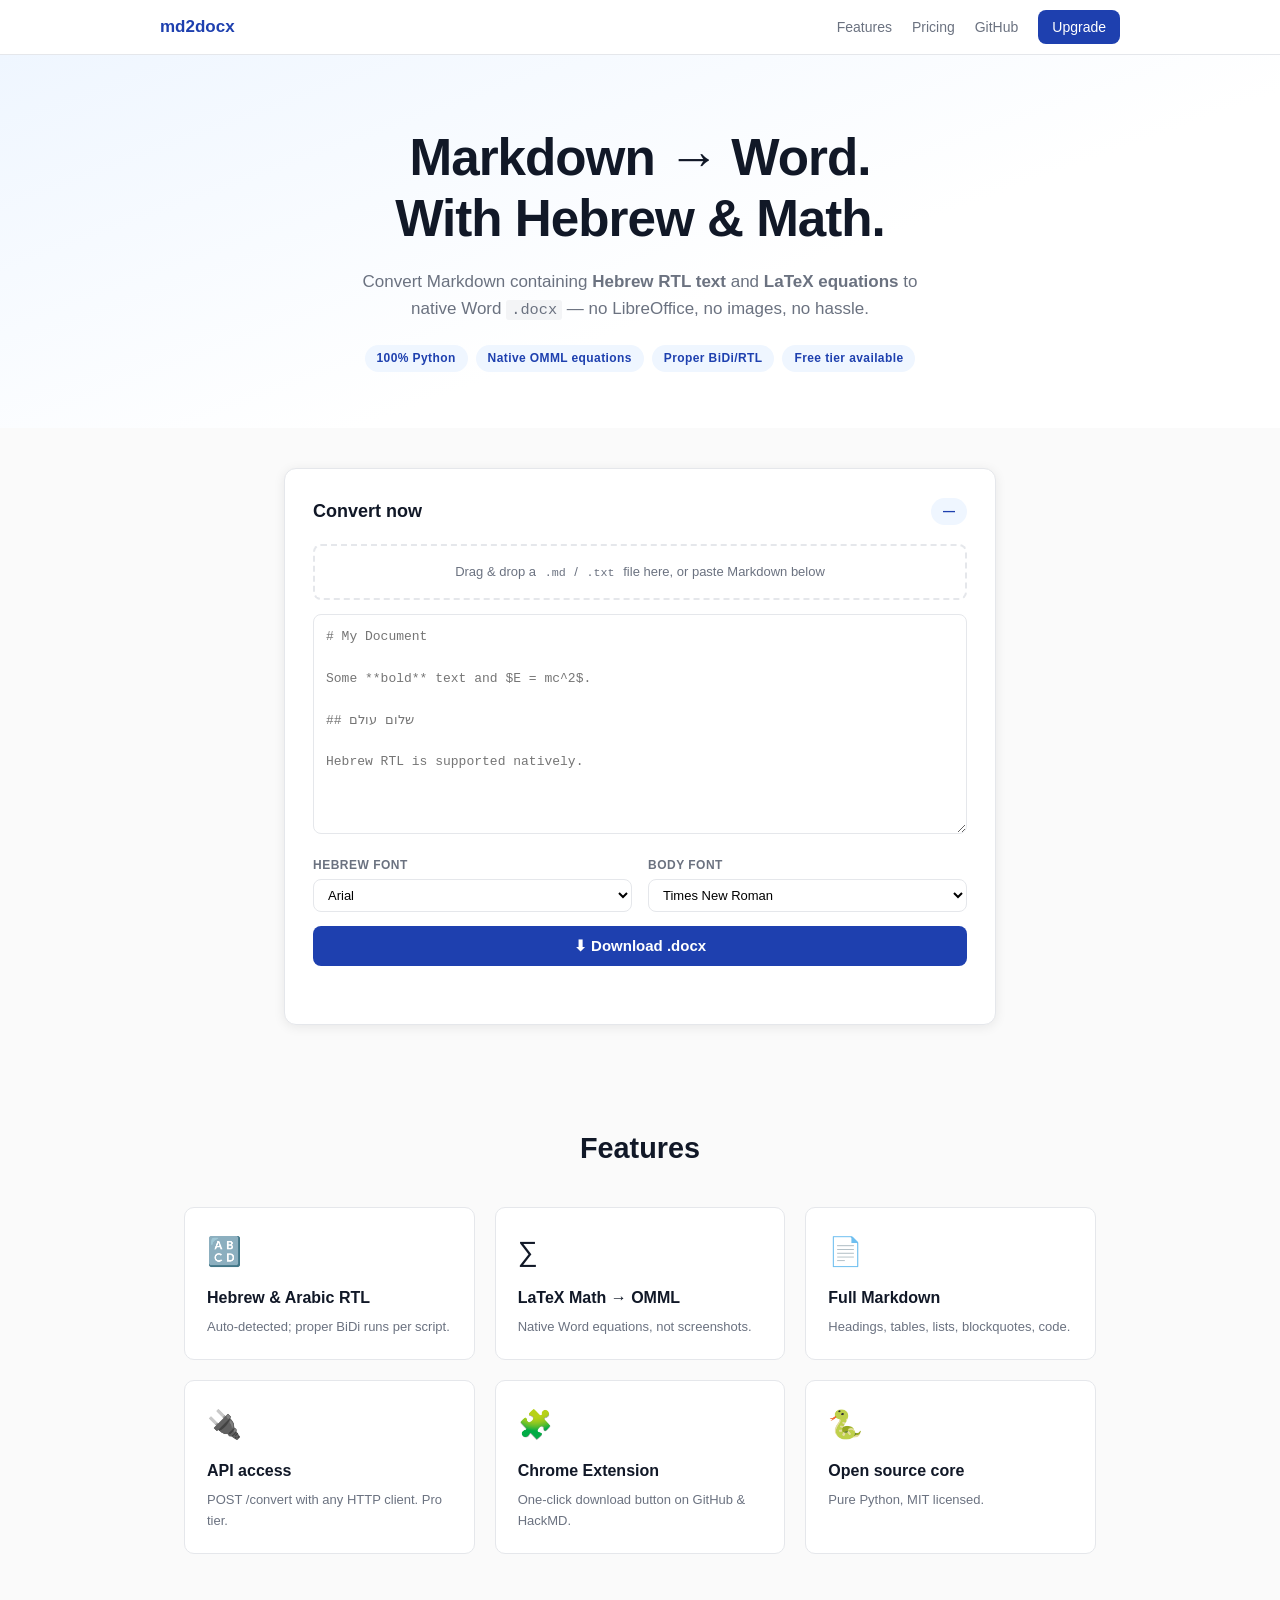
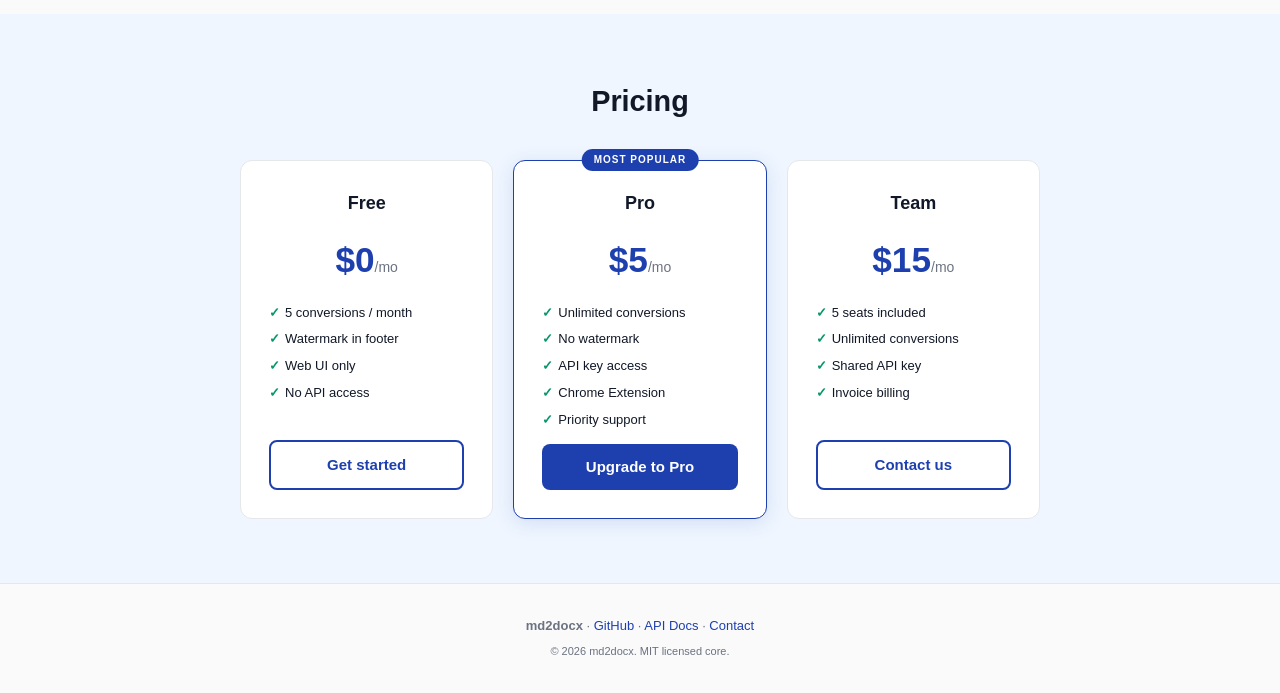
==== web/index.html @ 274e8eb8 "feat: full SaaS deployment scaffold (Phases 1–3) - md2docx.py: add convert_markdown() public API, fi" ====
<!DOCTYPE html>
<html lang="en">
<head>
  <meta charset="UTF-8" />
  <meta name="viewport" content="width=device-width, initial-scale=1.0" />
  <title>md2docx — Markdown to Word Converter</title>
  <link rel="stylesheet" href="style.css" />
</head>
<body>

<!-- ── Nav ─────────────────────────────────────────────────────────────── -->
<nav>
  <div class="nav-inner">
    <span class="brand">md2docx</span>
    <div class="nav-links">
      <a href="#features">Features</a>
      <a href="#pricing">Pricing</a>
      <a href="https://github.com/your-org/md2docx" target="_blank">GitHub</a>
      <a class="btn-nav" href="#upgrade">Upgrade</a>
    </div>
  </div>
</nav>

<!-- ── Hero ────────────────────────────────────────────────────────────── -->
<section class="hero">
  <h1>Markdown → Word.<br/>With Hebrew &amp; Math.</h1>
  <p class="sub">
    Convert Markdown containing <strong>Hebrew RTL text</strong> and
    <strong>LaTeX equations</strong> to native Word <code>.docx</code> —
    no LibreOffice, no images, no hassle.
  </p>
  <div class="badges">
    <span class="badge">100% Python</span>
    <span class="badge">Native OMML equations</span>
    <span class="badge">Proper BiDi/RTL</span>
    <span class="badge">Free tier available</span>
  </div>
</section>

<!-- ── Converter ───────────────────────────────────────────────────────── -->
<section class="converter" id="converter">
  <div class="card">
    <div class="card-header">
      <h2>Convert now</h2>
      <div class="quota-pill" id="quotaPill">Loading…</div>
    </div>

    <div class="drop-area" id="dropArea">
      <span class="drop-text">Drag &amp; drop a <code>.md</code> / <code>.txt</code> file here,
        or paste Markdown below</span>
    </div>

    <textarea
      id="mdInput"
      placeholder="# My Document&#10;&#10;Some **bold** text and $E = mc^2$.&#10;&#10;## שלום עולם&#10;&#10;Hebrew RTL is supported natively."
      spellcheck="false"
    ></textarea>

    <div class="options-row">
      <label>
        Hebrew font
        <select id="fontSel">
          <option value="Arial" selected>Arial</option>
          <option value="David">David</option>
          <option value="Miriam">Miriam</option>
          <option value="Frank Ruehl CLM">Frank Ruehl CLM</option>
        </select>
      </label>
      <label>
        Body font
        <select id="baseFontSel">
          <option value="Times New Roman" selected>Times New Roman</option>
          <option value="Calibri">Calibri</option>
          <option value="Arial">Arial</option>
        </select>
      </label>
    </div>

    <button class="btn btn-primary" id="convertBtn">⬇ Download .docx</button>
    <div class="status" id="status"></div>
  </div>
</section>

<!-- ── Features ────────────────────────────────────────────────────────── -->
<section class="features" id="features">
  <h2>Features</h2>
  <div class="feature-grid">
    <div class="feature"><div class="feat-icon">🔠</div><strong>Hebrew &amp; Arabic RTL</strong><p>Auto-detected; proper BiDi runs per script.</p></div>
    <div class="feature"><div class="feat-icon">∑</div><strong>LaTeX Math → OMML</strong><p>Native Word equations, not screenshots.</p></div>
    <div class="feature"><div class="feat-icon">📄</div><strong>Full Markdown</strong><p>Headings, tables, lists, blockquotes, code.</p></div>
    <div class="feature"><div class="feat-icon">🔌</div><strong>API access</strong><p>POST /convert with any HTTP client. Pro tier.</p></div>
    <div class="feature"><div class="feat-icon">🧩</div><strong>Chrome Extension</strong><p>One-click download button on GitHub &amp; HackMD.</p></div>
    <div class="feature"><div class="feat-icon">🐍</div><strong>Open source core</strong><p>Pure Python, MIT licensed.</p></div>
  </div>
</section>

<!-- ── Pricing ──────────────────────────────────────────────────────────── -->
<section class="pricing" id="pricing">
  <h2>Pricing</h2>
  <div class="pricing-grid">

    <div class="plan">
      <div class="plan-name">Free</div>
      <div class="plan-price">$0<span>/mo</span></div>
      <ul>
        <li>5 conversions / month</li>
        <li>Watermark in footer</li>
        <li>Web UI only</li>
        <li>No API access</li>
      </ul>
      <a class="btn btn-outline" href="#converter">Get started</a>
    </div>

    <div class="plan plan-featured">
      <div class="plan-badge">MOST POPULAR</div>
      <div class="plan-name">Pro</div>
      <div class="plan-price">$5<span>/mo</span></div>
      <ul>
        <li>Unlimited conversions</li>
        <li>No watermark</li>
        <li>API key access</li>
        <li>Chrome Extension</li>
        <li>Priority support</li>
      </ul>
      <a class="btn btn-primary" href="https://buy.stripe.com/your-link" target="_blank" id="upgrade">
        Upgrade to Pro
      </a>
    </div>

    <div class="plan">
      <div class="plan-name">Team</div>
      <div class="plan-price">$15<span>/mo</span></div>
      <ul>
        <li>5 seats included</li>
        <li>Unlimited conversions</li>
        <li>Shared API key</li>
        <li>Invoice billing</li>
      </ul>
      <a class="btn btn-outline"
         href="mailto:hello@md2docx.app?subject=Team+plan">Contact us</a>
    </div>

  </div>
</section>

<!-- ── Footer ───────────────────────────────────────────────────────────── -->
<footer>
  <p>
    <strong>md2docx</strong> ·
    <a href="https://github.com/your-org/md2docx" target="_blank">GitHub</a> ·
    <a href="/docs" target="_blank">API Docs</a> ·
    <a href="mailto:hello@md2docx.app">Contact</a>
  </p>
  <p class="copy">© 2026 md2docx. MIT licensed core.</p>
</footer>

<script src="app.js"></script>
</body>
</html>
---- web/style.css ----
/* web/style.css — md2docx landing page & converter */

/* ── Reset & base ─────────────────────────────────────────────────────────── */
*, *::before, *::after { box-sizing: border-box; margin: 0; padding: 0; }

:root {
  --blue:     #1e40af;
  --blue-lt:  #3b82f6;
  --blue-bg:  #eff6ff;
  --gold:     #f59e0b;
  --text:     #111827;
  --muted:    #6b7280;
  --border:   #e5e7eb;
  --radius:   8px;
  --shadow:   0 2px 12px rgba(0,0,0,.08);
  --font:     -apple-system, BlinkMacSystemFont, "Segoe UI", Roboto, sans-serif;
}

html { scroll-behavior: smooth; }

body {
  font-family: var(--font);
  color: var(--text);
  background: #fafafa;
  line-height: 1.6;
}

a  { color: var(--blue); text-decoration: none; }
a:hover { text-decoration: underline; }
code { font-family: "JetBrains Mono", "Fira Code", monospace; font-size: .9em;
       background: #f3f4f6; padding: 1px 5px; border-radius: 3px; }

/* ── Nav ──────────────────────────────────────────────────────────────────── */
nav {
  position: sticky; top: 0; z-index: 100;
  background: #fff; border-bottom: 1px solid var(--border);
  padding: 0 24px;
}
.nav-inner {
  max-width: 960px; margin: 0 auto;
  display: flex; align-items: center; justify-content: space-between;
  height: 54px;
}
.brand { font-weight: 800; font-size: 17px; color: var(--blue); }
.nav-links { display: flex; gap: 20px; align-items: center; font-size: 14px; }
.nav-links a { color: var(--muted); font-weight: 500; }
.nav-links a:hover { color: var(--text); text-decoration: none; }
.btn-nav {
  padding: 6px 14px; background: var(--blue); color: #fff !important;
  border-radius: var(--radius); font-weight: 600;
}
.btn-nav:hover { background: #1e3a8a; text-decoration: none !important; }

/* ── Hero ─────────────────────────────────────────────────────────────────── */
.hero {
  text-align: center; padding: 72px 24px 56px;
  background: linear-gradient(160deg, #eff6ff 0%, #fff 60%);
}
.hero h1 {
  font-size: clamp(2rem, 5vw, 3.2rem);
  font-weight: 800; line-height: 1.2;
  color: var(--text); letter-spacing: -1px;
}
.hero .sub {
  max-width: 560px; margin: 18px auto 0;
  color: var(--muted); font-size: 17px;
}
.badges {
  display: flex; flex-wrap: wrap; gap: 8px;
  justify-content: center; margin-top: 22px;
}
.badge {
  font-size: 12px; font-weight: 600; letter-spacing: 0.4px;
  padding: 4px 12px; border-radius: 99px;
  background: var(--blue-bg); color: var(--blue);
}

/* ── Converter ────────────────────────────────────────────────────────────── */
.converter {
  max-width: 760px; margin: 0 auto; padding: 40px 24px;
}
.card {
  background: #fff; border: 1px solid var(--border);
  border-radius: 12px; padding: 28px; box-shadow: var(--shadow);
}
.card-header {
  display: flex; align-items: center; justify-content: space-between;
  margin-bottom: 18px;
}
.card-header h2 { font-size: 18px; font-weight: 700; }

.quota-pill {
  font-size: 12px; font-weight: 600;
  padding: 4px 12px; border-radius: 99px;
  background: var(--blue-bg); color: var(--blue);
}
.quota-pill.pro       { background: #d1fae5; color: #065f46; }
.quota-pill.exhausted { background: #fee2e2; color: #dc2626; }

.drop-area {
  border: 2px dashed var(--border); border-radius: var(--radius);
  padding: 16px; text-align: center;
  color: var(--muted); font-size: 13px; margin-bottom: 14px;
  cursor: default; transition: border-color .2s, background .2s;
}
.drop-area.drag-over { border-color: var(--blue); background: var(--blue-bg); }
.drop-text code { background: none; }

textarea {
  width: 100%; height: 220px; resize: vertical;
  border: 1px solid var(--border); border-radius: var(--radius);
  padding: 12px; font-family: "JetBrains Mono", "Fira Code", monospace;
  font-size: 13px; line-height: 1.6; outline: none;
  transition: border-color .2s;
}
textarea:focus { border-color: var(--blue); box-shadow: 0 0 0 3px #bfdbfe60; }

.options-row {
  display: flex; gap: 16px; margin: 14px 0; flex-wrap: wrap;
}
.options-row label {
  flex: 1; min-width: 160px;
  font-size: 12px; font-weight: 600; color: var(--muted);
  display: flex; flex-direction: column; gap: 4px;
  text-transform: uppercase; letter-spacing: 0.5px;
}
select {
  padding: 7px 10px; border: 1px solid var(--border);
  border-radius: var(--radius); font-size: 13px; outline: none;
  background: #fff;
}
select:focus { border-color: var(--blue); }

/* ── Buttons ──────────────────────────────────────────────────────────────── */
.btn {
  display: inline-block; padding: 11px 24px;
  border: none; border-radius: var(--radius);
  font-size: 15px; font-weight: 600; cursor: pointer;
  transition: opacity .15s, background .15s; text-align: center;
}
.btn:disabled { opacity: .45; cursor: not-allowed; }
.btn-primary {
  background: var(--blue); color: #fff; width: 100%;
}
.btn-primary:hover:not(:disabled) { background: #1e3a8a; text-decoration: none; }
.btn-outline {
  background: #fff; color: var(--blue); border: 2px solid var(--blue);
}
.btn-outline:hover { background: var(--blue-bg); text-decoration: none; }

/* ── Status ───────────────────────────────────────────────────────────────── */
.status {
  font-size: 13px; margin-top: 10px; min-height: 20px; text-align: center;
  color: var(--muted);
}
.status.error   { color: #dc2626; }
.status.success { color: #059669; }
.status.info    { color: var(--blue); }

/* ── Upgrade banner ───────────────────────────────────────────────────────── */
.upgrade-banner {
  display: flex; align-items: center; gap: 12px; flex-wrap: wrap;
  background: #fffbeb; border: 1px solid #fcd34d;
  border-radius: var(--radius); padding: 12px 16px; margin-bottom: 16px;
  font-size: 13px; color: #78350f;
}
.upgrade-banner .btn-primary { width: auto; padding: 7px 16px; font-size: 13px; }
.close-btn {
  margin-left: auto; background: none; border: none;
  cursor: pointer; color: var(--muted); font-size: 16px;
}

/* ── Features ─────────────────────────────────────────────────────────────── */
.features {
  max-width: 960px; margin: 0 auto; padding: 60px 24px;
  text-align: center;
}
.features h2 { font-size: 1.8rem; font-weight: 800; margin-bottom: 36px; }
.feature-grid {
  display: grid; grid-template-columns: repeat(auto-fit, minmax(220px, 1fr));
  gap: 20px;
}
.feature {
  background: #fff; border: 1px solid var(--border);
  border-radius: 10px; padding: 22px; text-align: left;
}
.feat-icon { font-size: 28px; margin-bottom: 10px; }
.feature strong { display: block; margin-bottom: 6px; }
.feature p { font-size: 13px; color: var(--muted); }

/* ── Pricing ──────────────────────────────────────────────────────────────── */
.pricing {
  background: var(--blue-bg); padding: 64px 24px; text-align: center;
}
.pricing h2 { font-size: 1.8rem; font-weight: 800; margin-bottom: 36px; }
.pricing-grid {
  display: grid; grid-template-columns: repeat(auto-fit, minmax(220px, 1fr));
  gap: 20px; max-width: 800px; margin: 0 auto;
}
.plan {
  background: #fff; border: 1px solid var(--border);
  border-radius: 12px; padding: 28px; position: relative;
  display: flex; flex-direction: column; gap: 14px;
}
.plan-featured { border-color: var(--blue); box-shadow: 0 4px 20px #1e40af22; }
.plan-badge {
  position: absolute; top: -12px; left: 50%; transform: translateX(-50%);
  background: var(--blue); color: #fff; font-size: 10px; font-weight: 800;
  letter-spacing: 1px; padding: 3px 12px; border-radius: 99px;
}
.plan-name  { font-size: 18px; font-weight: 800; }
.plan-price { font-size: 2.2rem; font-weight: 800; color: var(--blue); }
.plan-price span { font-size: 14px; color: var(--muted); font-weight: 500; }
.plan ul { list-style: none; text-align: left; display: flex; flex-direction: column; gap: 6px; }
.plan ul li { font-size: 13px; padding-left: 16px; position: relative; }
.plan ul li::before { content: "✓"; position: absolute; left: 0; color: #059669; font-weight: 700; }
.plan .btn { margin-top: auto; }

/* ── Footer ───────────────────────────────────────────────────────────────── */
footer {
  text-align: center; padding: 32px 24px;
  border-top: 1px solid var(--border); font-size: 13px; color: var(--muted);
}
footer p + p { margin-top: 6px; }
.copy { font-size: 11px; }
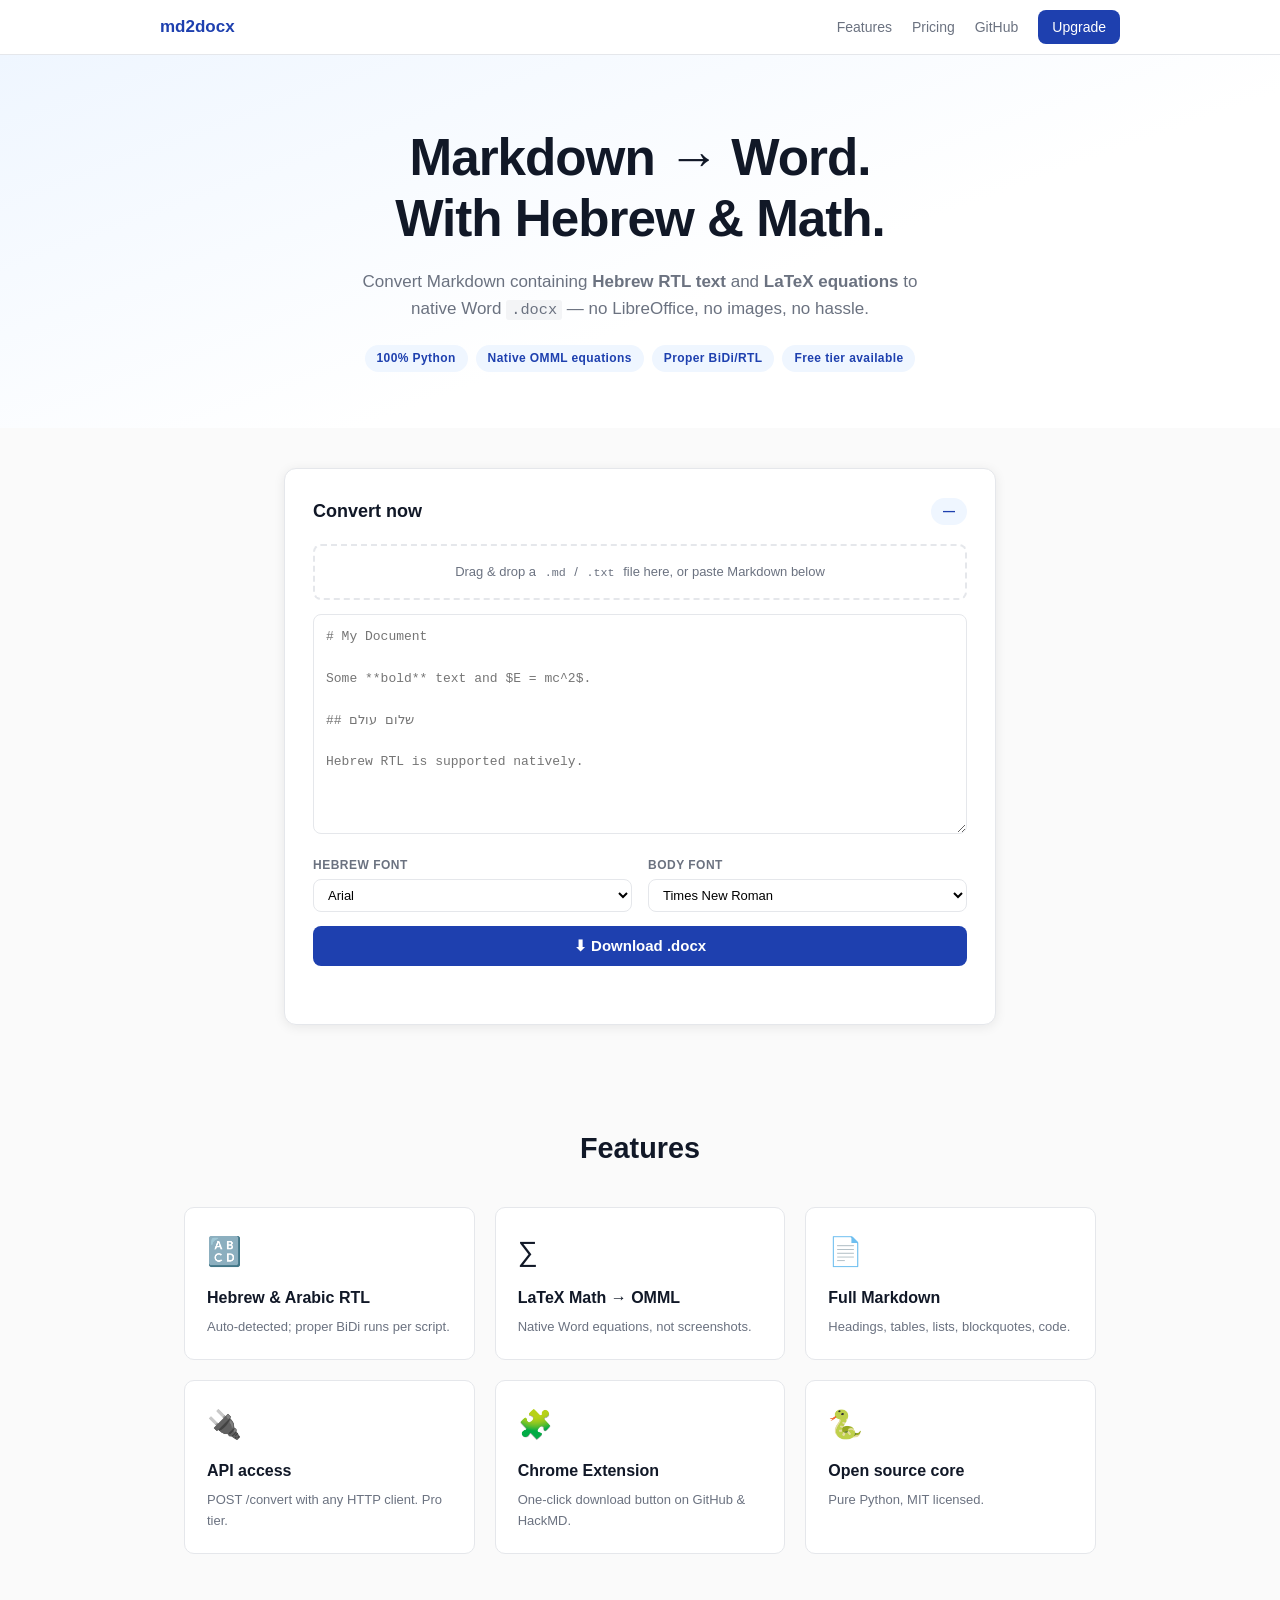
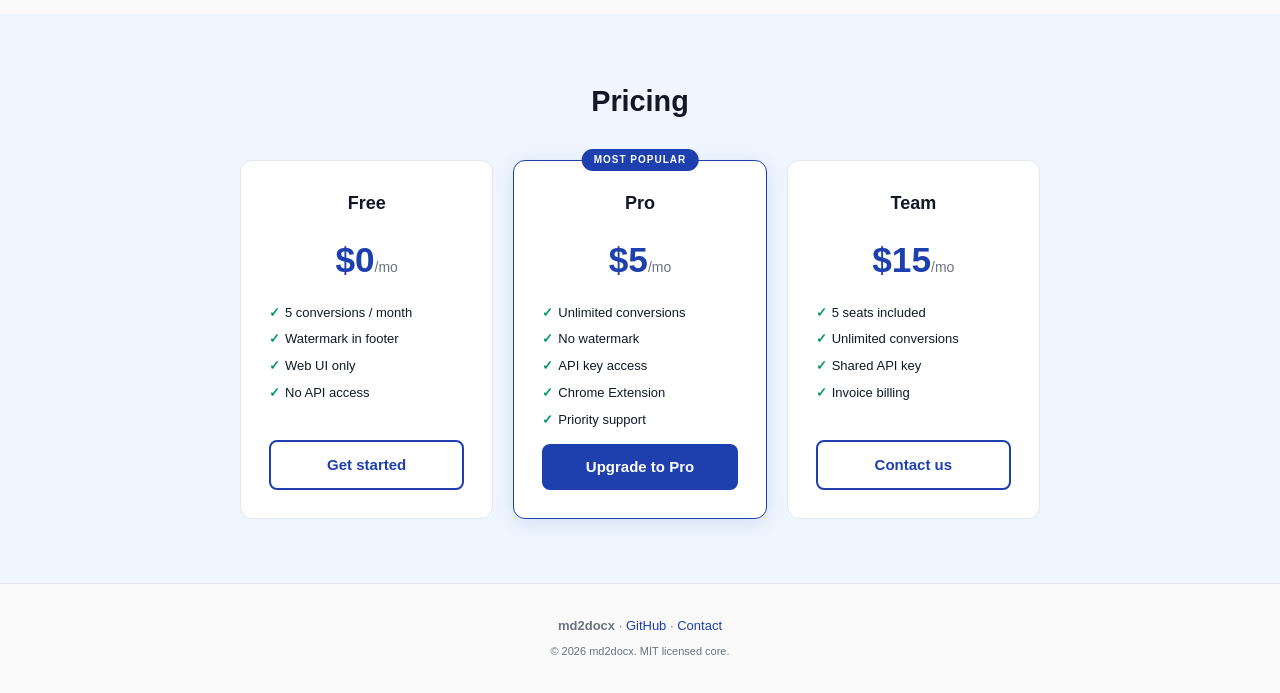
==== commit f4abc0de: "Add Office add-in and base64 conversion flow" ====
--- a/web/index.html
+++ b/web/index.html
@@ -15,7 +15,7 @@
     <div class="nav-links">
       <a href="#features">Features</a>
       <a href="#pricing">Pricing</a>
-      <a href="https://github.com/your-org/md2docx" target="_blank">GitHub</a>
+      <a href="https://github.com/GuyvDev" target="_blank">GitHub</a>
       <a class="btn-nav" href="#upgrade">Upgrade</a>
     </div>
   </div>
@@ -122,7 +122,7 @@
         <li>Chrome Extension</li>
         <li>Priority support</li>
       </ul>
-      <a class="btn btn-primary" href="https://buy.stripe.com/your-link" target="_blank" id="upgrade">
+      <a class="btn btn-primary" href="https://md2docx.app/#upgrade" target="_blank" id="upgrade">
         Upgrade to Pro
       </a>
     </div>
@@ -147,8 +147,7 @@
 <footer>
   <p>
     <strong>md2docx</strong> ·
-    <a href="https://github.com/your-org/md2docx" target="_blank">GitHub</a> ·
-    <a href="/docs" target="_blank">API Docs</a> ·
+    <a href="https://github.com/GuyvDev" target="_blank">GitHub</a> ·
     <a href="mailto:hello@md2docx.app">Contact</a>
   </p>
   <p class="copy">© 2026 md2docx. MIT licensed core.</p>
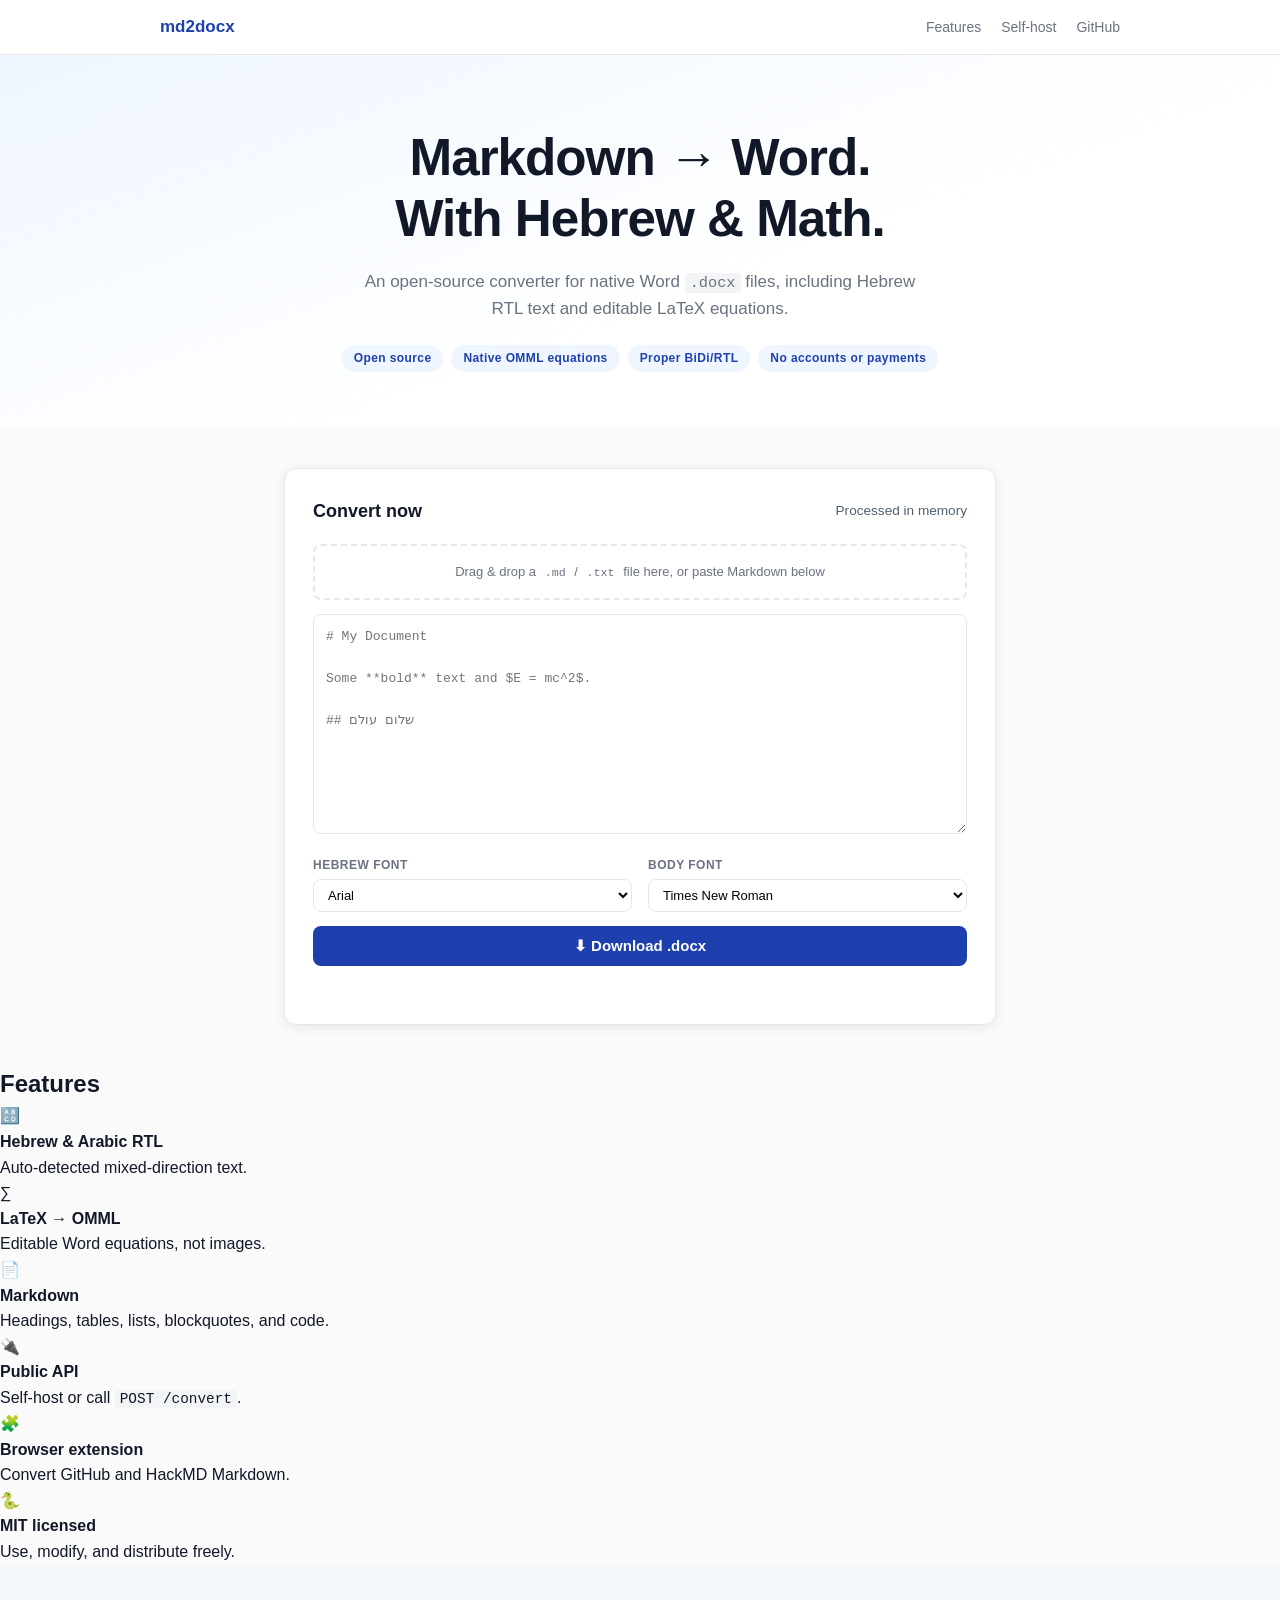
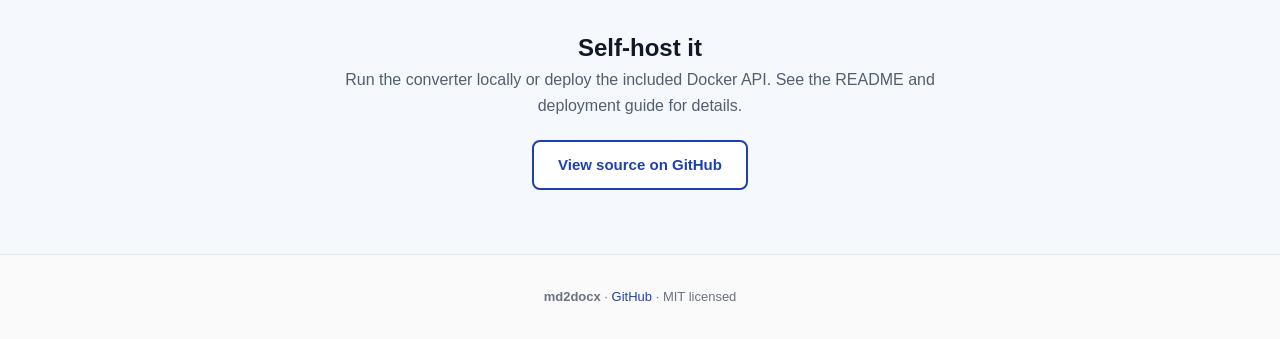
==== commit 4e5d7ee5: "Pivot to opensource" ====
--- a/web/index.html
+++ b/web/index.html
@@ -3,156 +3,14 @@
 <head>
   <meta charset="UTF-8" />
   <meta name="viewport" content="width=device-width, initial-scale=1.0" />
-  <title>md2docx — Markdown to Word Converter</title>
+  <title>md2docx — Open-source Markdown to Word</title>
   <link rel="stylesheet" href="style.css" />
 </head>
 <body>
-
-<!-- ── Nav ─────────────────────────────────────────────────────────────── -->
-<nav>
-  <div class="nav-inner">
-    <span class="brand">md2docx</span>
-    <div class="nav-links">
-      <a href="#features">Features</a>
-      <a href="#pricing">Pricing</a>
-      <a href="https://github.com/GuyvDev" target="_blank">GitHub</a>
-      <a class="btn-nav" href="#upgrade">Upgrade</a>
-    </div>
-  </div>
-</nav>
-
-<!-- ── Hero ────────────────────────────────────────────────────────────── -->
-<section class="hero">
-  <h1>Markdown → Word.<br/>With Hebrew &amp; Math.</h1>
-  <p class="sub">
-    Convert Markdown containing <strong>Hebrew RTL text</strong> and
-    <strong>LaTeX equations</strong> to native Word <code>.docx</code> —
-    no LibreOffice, no images, no hassle.
-  </p>
-  <div class="badges">
-    <span class="badge">100% Python</span>
-    <span class="badge">Native OMML equations</span>
-    <span class="badge">Proper BiDi/RTL</span>
-    <span class="badge">Free tier available</span>
-  </div>
-</section>
-
-<!-- ── Converter ───────────────────────────────────────────────────────── -->
-<section class="converter" id="converter">
-  <div class="card">
-    <div class="card-header">
-      <h2>Convert now</h2>
-      <div class="quota-pill" id="quotaPill">Loading…</div>
-    </div>
-
-    <div class="drop-area" id="dropArea">
-      <span class="drop-text">Drag &amp; drop a <code>.md</code> / <code>.txt</code> file here,
-        or paste Markdown below</span>
-    </div>
-
-    <textarea
-      id="mdInput"
-      placeholder="# My Document&#10;&#10;Some **bold** text and $E = mc^2$.&#10;&#10;## שלום עולם&#10;&#10;Hebrew RTL is supported natively."
-      spellcheck="false"
-    ></textarea>
-
-    <div class="options-row">
-      <label>
-        Hebrew font
-        <select id="fontSel">
-          <option value="Arial" selected>Arial</option>
-          <option value="David">David</option>
-          <option value="Miriam">Miriam</option>
-          <option value="Frank Ruehl CLM">Frank Ruehl CLM</option>
-        </select>
-      </label>
-      <label>
-        Body font
-        <select id="baseFontSel">
-          <option value="Times New Roman" selected>Times New Roman</option>
-          <option value="Calibri">Calibri</option>
-          <option value="Arial">Arial</option>
-        </select>
-      </label>
-    </div>
-
-    <button class="btn btn-primary" id="convertBtn">⬇ Download .docx</button>
-    <div class="status" id="status"></div>
-  </div>
-</section>
-
-<!-- ── Features ────────────────────────────────────────────────────────── -->
-<section class="features" id="features">
-  <h2>Features</h2>
-  <div class="feature-grid">
-    <div class="feature"><div class="feat-icon">🔠</div><strong>Hebrew &amp; Arabic RTL</strong><p>Auto-detected; proper BiDi runs per script.</p></div>
-    <div class="feature"><div class="feat-icon">∑</div><strong>LaTeX Math → OMML</strong><p>Native Word equations, not screenshots.</p></div>
-    <div class="feature"><div class="feat-icon">📄</div><strong>Full Markdown</strong><p>Headings, tables, lists, blockquotes, code.</p></div>
-    <div class="feature"><div class="feat-icon">🔌</div><strong>API access</strong><p>POST /convert with any HTTP client. Pro tier.</p></div>
-    <div class="feature"><div class="feat-icon">🧩</div><strong>Chrome Extension</strong><p>One-click download button on GitHub &amp; HackMD.</p></div>
-    <div class="feature"><div class="feat-icon">🐍</div><strong>Open source core</strong><p>Pure Python, MIT licensed.</p></div>
-  </div>
-</section>
-
-<!-- ── Pricing ──────────────────────────────────────────────────────────── -->
-<section class="pricing" id="pricing">
-  <h2>Pricing</h2>
-  <div class="pricing-grid">
-
-    <div class="plan">
-      <div class="plan-name">Free</div>
-      <div class="plan-price">$0<span>/mo</span></div>
-      <ul>
-        <li>5 conversions / month</li>
-        <li>Watermark in footer</li>
-        <li>Web UI only</li>
-        <li>No API access</li>
-      </ul>
-      <a class="btn btn-outline" href="#converter">Get started</a>
-    </div>
-
-    <div class="plan plan-featured">
-      <div class="plan-badge">MOST POPULAR</div>
-      <div class="plan-name">Pro</div>
-      <div class="plan-price">$5<span>/mo</span></div>
-      <ul>
-        <li>Unlimited conversions</li>
-        <li>No watermark</li>
-        <li>API key access</li>
-        <li>Chrome Extension</li>
-        <li>Priority support</li>
-      </ul>
-      <a class="btn btn-primary" href="https://md2docx.app/#upgrade" target="_blank" id="upgrade">
-        Upgrade to Pro
-      </a>
-    </div>
-
-    <div class="plan">
-      <div class="plan-name">Team</div>
-      <div class="plan-price">$15<span>/mo</span></div>
-      <ul>
-        <li>5 seats included</li>
-        <li>Unlimited conversions</li>
-        <li>Shared API key</li>
-        <li>Invoice billing</li>
-      </ul>
-      <a class="btn btn-outline"
-         href="mailto:hello@md2docx.app?subject=Team+plan">Contact us</a>
-    </div>
-
-  </div>
-</section>
-
-<!-- ── Footer ───────────────────────────────────────────────────────────── -->
-<footer>
-  <p>
-    <strong>md2docx</strong> ·
-    <a href="https://github.com/GuyvDev" target="_blank">GitHub</a> ·
-    <a href="mailto:hello@md2docx.app">Contact</a>
-  </p>
-  <p class="copy">© 2026 md2docx. MIT licensed core.</p>
-</footer>
-
-<script src="app.js"></script>
-</body>
-</html>
+<nav><div class="nav-inner"><span class="brand">md2docx</span><div class="nav-links"><a href="#features">Features</a><a href="#self-host">Self-host</a><a href="https://github.com/GuyvDev/LLM-To-Word" target="_blank" rel="noreferrer">GitHub</a></div></div></nav>
+<section class="hero"><h1>Markdown → Word.<br/>With Hebrew &amp; Math.</h1><p class="sub">An open-source converter for native Word <code>.docx</code> files, including Hebrew RTL text and editable LaTeX equations.</p><div class="badges"><span class="badge">Open source</span><span class="badge">Native OMML equations</span><span class="badge">Proper BiDi/RTL</span><span class="badge">No accounts or payments</span></div></section>
+<section class="converter" id="converter"><div class="card"><div class="card-header"><h2>Convert now</h2><span class="status-note">Processed in memory</span></div><div class="drop-area" id="dropArea"><span class="drop-text">Drag &amp; drop a <code>.md</code> / <code>.txt</code> file here, or paste Markdown below</span></div><textarea id="mdInput" placeholder="# My Document&#10;&#10;Some **bold** text and $E = mc^2$.&#10;&#10;## שלום עולם" spellcheck="false"></textarea><div class="options-row"><label>Hebrew font<select id="fontSel"><option value="Arial" selected>Arial</option><option value="David">David</option><option value="Miriam">Miriam</option><option value="Frank Ruehl CLM">Frank Ruehl CLM</option></select></label><label>Body font<select id="baseFontSel"><option value="Times New Roman" selected>Times New Roman</option><option value="Calibri">Calibri</option><option value="Arial">Arial</option></select></label></div><button class="btn btn-primary" id="convertBtn">⬇ Download .docx</button><div class="status" id="status"></div></div></section>
+<section class="features" id="features"><h2>Features</h2><div class="feature-grid"><div class="feature"><div class="feat-icon">🔠</div><strong>Hebrew &amp; Arabic RTL</strong><p>Auto-detected mixed-direction text.</p></div><div class="feature"><div class="feat-icon">∑</div><strong>LaTeX → OMML</strong><p>Editable Word equations, not images.</p></div><div class="feature"><div class="feat-icon">📄</div><strong>Markdown</strong><p>Headings, tables, lists, blockquotes, and code.</p></div><div class="feature"><div class="feat-icon">🔌</div><strong>Public API</strong><p>Self-host or call <code>POST /convert</code>.</p></div><div class="feature"><div class="feat-icon">🧩</div><strong>Browser extension</strong><p>Convert GitHub and HackMD Markdown.</p></div><div class="feature"><div class="feat-icon">🐍</div><strong>MIT licensed</strong><p>Use, modify, and distribute freely.</p></div></div></section>
+<section class="self-host" id="self-host"><h2>Self-host it</h2><p>Run the converter locally or deploy the included Docker API. See the README and deployment guide for details.</p><a class="btn btn-outline" href="https://github.com/GuyvDev/LLM-To-Word" target="_blank" rel="noreferrer">View source on GitHub</a></section>
+<footer><p><strong>md2docx</strong> · <a href="https://github.com/GuyvDev/LLM-To-Word" target="_blank" rel="noreferrer">GitHub</a> · MIT licensed</p></footer><script src="app.js"></script>
+</body></html>
--- a/web/style.css
+++ b/web/style.css
@@ -89,14 +89,6 @@
 }
 .card-header h2 { font-size: 18px; font-weight: 700; }
 
-.quota-pill {
-  font-size: 12px; font-weight: 600;
-  padding: 4px 12px; border-radius: 99px;
-  background: var(--blue-bg); color: var(--blue);
-}
-.quota-pill.pro       { background: #d1fae5; color: #065f46; }
-.quota-pill.exhausted { background: #fee2e2; color: #dc2626; }
-
 .drop-area {
   border: 2px dashed var(--border); border-radius: var(--radius);
   padding: 16px; text-align: center;
@@ -157,65 +149,6 @@
 .status.success { color: #059669; }
 .status.info    { color: var(--blue); }
 
-/* ── Upgrade banner ───────────────────────────────────────────────────────── */
-.upgrade-banner {
-  display: flex; align-items: center; gap: 12px; flex-wrap: wrap;
-  background: #fffbeb; border: 1px solid #fcd34d;
-  border-radius: var(--radius); padding: 12px 16px; margin-bottom: 16px;
-  font-size: 13px; color: #78350f;
-}
-.upgrade-banner .btn-primary { width: auto; padding: 7px 16px; font-size: 13px; }
-.close-btn {
-  margin-left: auto; background: none; border: none;
-  cursor: pointer; color: var(--muted); font-size: 16px;
-}
-
-/* ── Features ─────────────────────────────────────────────────────────────── */
-.features {
-  max-width: 960px; margin: 0 auto; padding: 60px 24px;
-  text-align: center;
-}
-.features h2 { font-size: 1.8rem; font-weight: 800; margin-bottom: 36px; }
-.feature-grid {
-  display: grid; grid-template-columns: repeat(auto-fit, minmax(220px, 1fr));
-  gap: 20px;
-}
-.feature {
-  background: #fff; border: 1px solid var(--border);
-  border-radius: 10px; padding: 22px; text-align: left;
-}
-.feat-icon { font-size: 28px; margin-bottom: 10px; }
-.feature strong { display: block; margin-bottom: 6px; }
-.feature p { font-size: 13px; color: var(--muted); }
-
-/* ── Pricing ──────────────────────────────────────────────────────────────── */
-.pricing {
-  background: var(--blue-bg); padding: 64px 24px; text-align: center;
-}
-.pricing h2 { font-size: 1.8rem; font-weight: 800; margin-bottom: 36px; }
-.pricing-grid {
-  display: grid; grid-template-columns: repeat(auto-fit, minmax(220px, 1fr));
-  gap: 20px; max-width: 800px; margin: 0 auto;
-}
-.plan {
-  background: #fff; border: 1px solid var(--border);
-  border-radius: 12px; padding: 28px; position: relative;
-  display: flex; flex-direction: column; gap: 14px;
-}
-.plan-featured { border-color: var(--blue); box-shadow: 0 4px 20px #1e40af22; }
-.plan-badge {
-  position: absolute; top: -12px; left: 50%; transform: translateX(-50%);
-  background: var(--blue); color: #fff; font-size: 10px; font-weight: 800;
-  letter-spacing: 1px; padding: 3px 12px; border-radius: 99px;
-}
-.plan-name  { font-size: 18px; font-weight: 800; }
-.plan-price { font-size: 2.2rem; font-weight: 800; color: var(--blue); }
-.plan-price span { font-size: 14px; color: var(--muted); font-weight: 500; }
-.plan ul { list-style: none; text-align: left; display: flex; flex-direction: column; gap: 6px; }
-.plan ul li { font-size: 13px; padding-left: 16px; position: relative; }
-.plan ul li::before { content: "✓"; position: absolute; left: 0; color: #059669; font-weight: 700; }
-.plan .btn { margin-top: auto; }
-
 /* ── Footer ───────────────────────────────────────────────────────────────── */
 footer {
   text-align: center; padding: 32px 24px;
@@ -223,3 +156,7 @@
 }
 footer p + p { margin-top: 6px; }
 .copy { font-size: 11px; }
+
+.status-note { color: #51606f; font-size: .85rem; }
+.self-host { text-align:center; padding: 64px 24px; background:#f5f8fc; }
+.self-host p { max-width: 620px; margin: 0 auto 22px; color:#51606f; }
